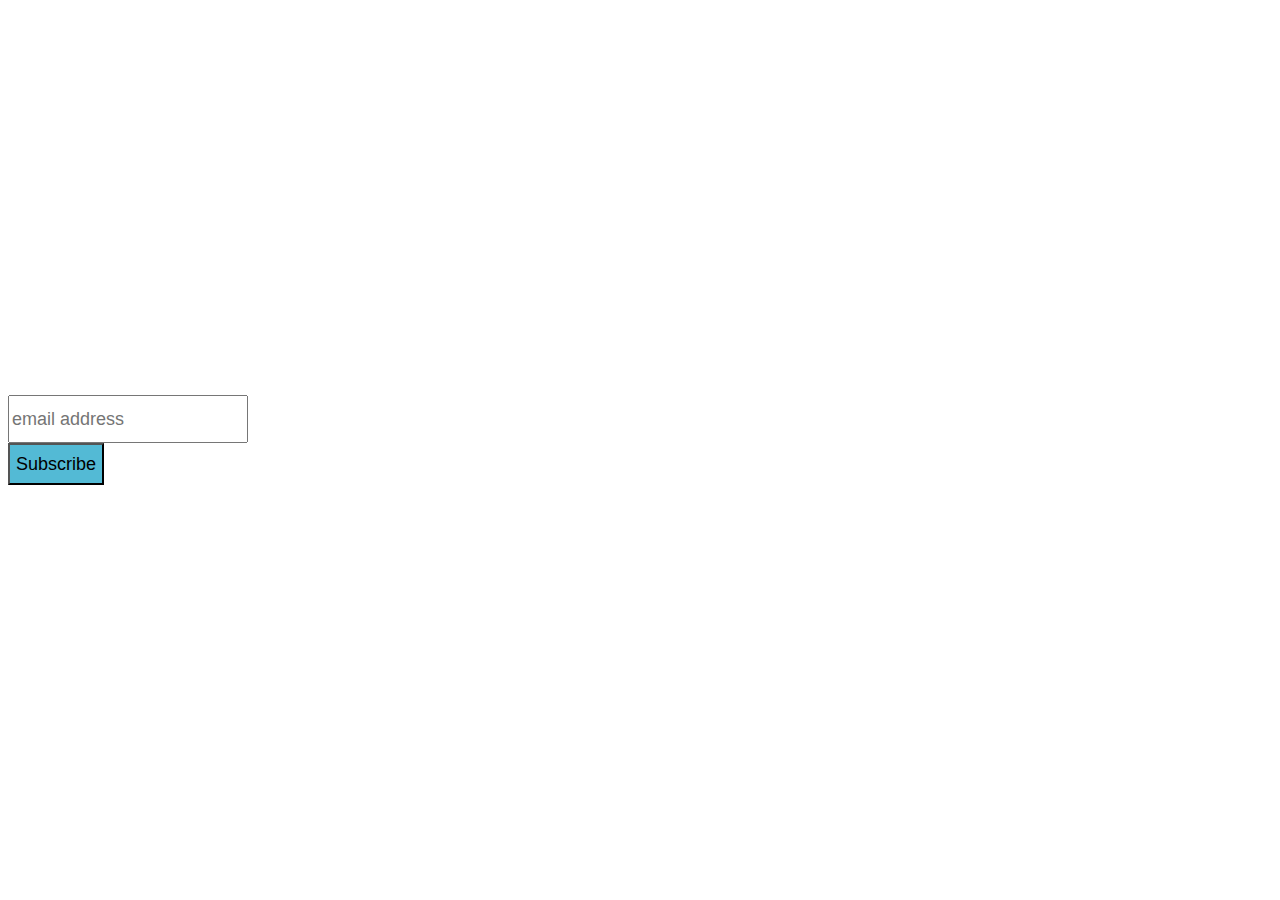
==== index.html @ c65a32a7 "initial commit" ====
<!DOCTYPE html>
<html lang="en">
<head>
  <link rel="stylesheet" href="https://maxcdn.bootstrapcdn.com/bootstrap/3.3.6/css/bootstrap.min.css" integrity="sha384-1q8mTJOASx8j1Au+a5WDVnPi2lkFfwwEAa8hDDdjZlpLegxhjVME1fgjWPGmkzs7" crossorigin="anonymous">
  <link href="http://cdn-images.mailchimp.com/embedcode/horizontal-slim-10_7.css" rel="stylesheet" type="text/css">
  <link rel="stylesheet" href="main.css" type="text/css"/>
  <link href='https://fonts.googleapis.com/css?family=Montserrat' rel='stylesheet' type='text/css'>


</head>

<body>

  <div class="homepage-hero-module">
    <div class="video-container">
        <div class="filter"></div>
        <!-- <video autoplay loop class="fillWidth" poster="videos/Relaxation/Snapshots/Relaxation.jpg"> -->

        <video id="bgvideo" autoplay class="fillWidth" poster="videos/bald-mountain/bald-mountain.png" onended="this.currentTime=21; this.play();">
            <source src="videos/bald-mountain/bald-mountain.mp4" type="video/mp4" />Your browser does not support the video tag. I suggest you upgrade your browser.
            <!-- <source src="videos/Relaxation/Webm/Relaxation.webm" type="video/webm" />Your browser does not support the video tag. I suggest you upgrade your browser. -->
        </video>
        <div class="poster hidden">
            <img src="videos/bald-mountain/bald-mountain.png" alt="">
        </div>
    </div>
  </div>

  <div class="nextweekend-content container-fluid">
    <div class="row">

      <h1 class="text-center">Where are you going next weekend?</h1>
      <div class="col-md-6 col-md-offset-3">
        <h3>Receive a curated list every Monday of available rentals at a discounted rate -- for the next weekend.</h3>
        <!-- <h3>Reserve and be on your getaway in just a few days!</h3> -->

        <!-- Begin MailChimp Signup Form -->

        <div id="mc_embed_signup">
        <form action="http://nextweekend.us13.list-manage.com/subscribe/post?u=d1b91aa5334bc57d71e6410a9&amp;id=a7e3e807af" method="post" id="mc-embedded-subscribe-form" name="mc-embedded-subscribe-form" class="validate" target="_blank" novalidate>
            <div id="mc_embed_signup_scroll">

        	<input type="email" value="" name="EMAIL" class="email" id="mce-EMAIL" placeholder="email address" required>
            <!-- real people should not fill this in and expect good things - do not remove this or risk form bot signups-->
            <div style="position: absolute; left: -5000px;" aria-hidden="true"><input type="text" name="b_d1b91aa5334bc57d71e6410a9_a7e3e807af" tabindex="-1" value=""></div>
            <div class="clear"><input type="submit" value="Subscribe" name="subscribe" id="mc-embedded-subscribe" class="button"></div>
            </div>
        </form>
        </div>

        <!--End mc_embed_signup-->

      </div>
    </div>
  </div>


<script src="https://code.jquery.com/jquery-1.12.2.min.js" integrity="sha256-lZFHibXzMHo3GGeehn1hudTAP3Sc0uKXBXAzHX1sjtk="   crossorigin="anonymous"></script>
<script src="https://maxcdn.bootstrapcdn.com/bootstrap/3.3.6/js/bootstrap.min.js" integrity="sha384-0mSbJDEHialfmuBBQP6A4Qrprq5OVfW37PRR3j5ELqxss1yVqOtnepnHVP9aJ7xS" crossorigin="anonymous"></script>
<script src="main.js" type="text/javascript"></script>

</body>

</html>
---- main.css ----
.nextweekend-content {
  position: absolute;
  margin-top: 200px;
  top: 0;
  width: 100%;
  font-family: 'Montserrat', sans-serif;
  color: #FFF;
}

.nextweekend-content h1 {
  font-size: 48px;
}

.nextweekend-content h3:first-child {
  margin-bottom: 50px;
}

.nextweekend-content h1, .nextweekend-content h3 {

}

.homepage-hero-module {
    border-right: none;
    border-left: none;
    position: relative;
}
.no-video .video-container video,
.touch .video-container video {
    display: none;
}
.no-video .video-container .poster,
.touch .video-container .poster {
    display: block !important;
}
.video-container {
    position: relative;
    bottom: 0%;
    left: 0%;
    height: 100%;
    width: 100%;
    overflow: hidden;
    background: #000;
}
.video-container .poster img {
    width: 100%;
    bottom: 0;
    position: absolute;
}
.video-container .filter {
    z-index: 100;
    position: absolute;
    background: rgba(0, 0, 0, 0.4);
    width: 100%;
}
.video-container video {
    position: absolute;
    z-index: 0;
    bottom: 0;
}
.video-container video.fillWidth {
    width: 100%;
}

/* mixpanel overrides */
#mc_embed_signup {
  background: none;
}

#mc_embed_signup .button {
  background-color: #53BAD5;
  font-size: 18px;
  height: 42px;
}

#mc_embed_signup .button:hover {
  background-color: #2D9AB7;
}

#mc_embed_signup input.email {
  font-size: 18px;
  height: 42px;
}
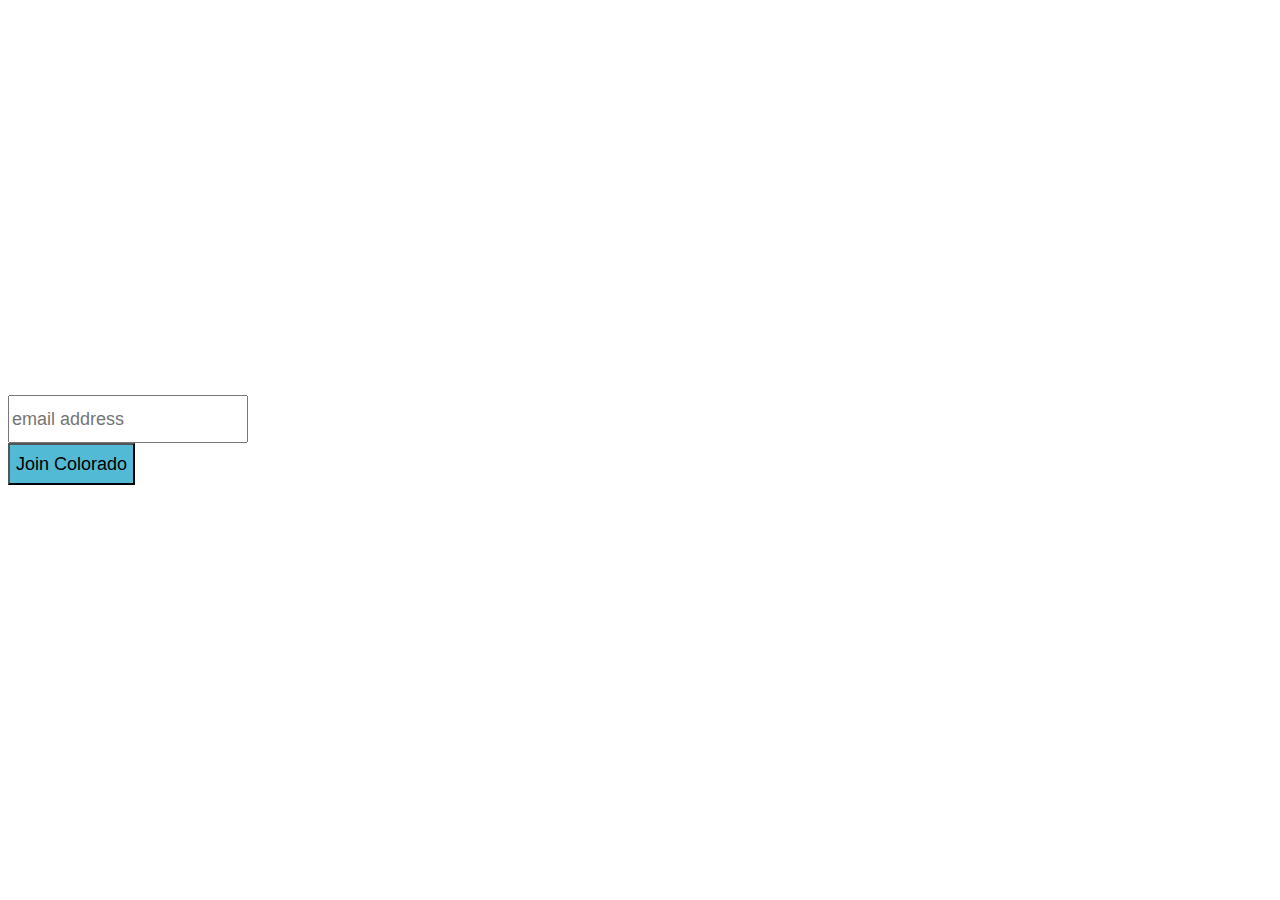
==== commit 0d19e7da: "change copy" ====
--- a/index.html
+++ b/index.html
@@ -30,8 +30,9 @@
     <div class="row">
 
       <h1 class="text-center">Where are you going next weekend?</h1>
+
       <div class="col-md-6 col-md-offset-3">
-        <h3>Receive a curated list every Monday of available rentals at a discounted rate -- for the next weekend.</h3>
+        <h3>Receive a curated list every Monday of weekend getaways within a drive away, for a discount.</h3>
         <!-- <h3>Reserve and be on your getaway in just a few days!</h3> -->
 
         <!-- Begin MailChimp Signup Form -->
@@ -40,12 +41,13 @@
         <form action="http://nextweekend.us13.list-manage.com/subscribe/post?u=d1b91aa5334bc57d71e6410a9&amp;id=a7e3e807af" method="post" id="mc-embedded-subscribe-form" name="mc-embedded-subscribe-form" class="validate" target="_blank" novalidate>
             <div id="mc_embed_signup_scroll">
 
-        	<input type="email" value="" name="EMAIL" class="email" id="mce-EMAIL" placeholder="email address" required>
-            <!-- real people should not fill this in and expect good things - do not remove this or risk form bot signups-->
-            <div style="position: absolute; left: -5000px;" aria-hidden="true"><input type="text" name="b_d1b91aa5334bc57d71e6410a9_a7e3e807af" tabindex="-1" value=""></div>
-            <div class="clear"><input type="submit" value="Subscribe" name="subscribe" id="mc-embedded-subscribe" class="button"></div>
+          	  <input type="email" value="" name="EMAIL" class="email" id="mce-EMAIL" placeholder="email address" required>
+              <!-- real people should not fill this in and expect good things - do not remove this or risk form bot signups-->
+              <div style="position: absolute; left: -5000px;" aria-hidden="true"><input type="text" name="b_d1b91aa5334bc57d71e6410a9_a7e3e807af" tabindex="-1" value=""></div>
+              <div class="clear"><input type="submit" value="Join Colorado" name="subscribe" id="mc-embedded-subscribe" class="button"></div>
             </div>
         </form>
+        <div class="not-in-co">Not in Colorado? Tell us where we should launch next: <a href="mailto:hello@nextweekend.co">hello@nextweekend.co</a></div>
         </div>
 
         <!--End mc_embed_signup-->
--- a/main.css
+++ b/main.css
@@ -61,6 +61,19 @@
     width: 100%;
 }
 
+.not-in-co {
+  margin-top: 30px;
+  font-style: italic;
+  text-align: center;
+}
+
+.not-in-co a {
+  color: white;
+}
+.not-in-co a:hover {
+  text-decoration: underline;
+}
+
 /* mixpanel overrides */
 #mc_embed_signup {
   background: none;
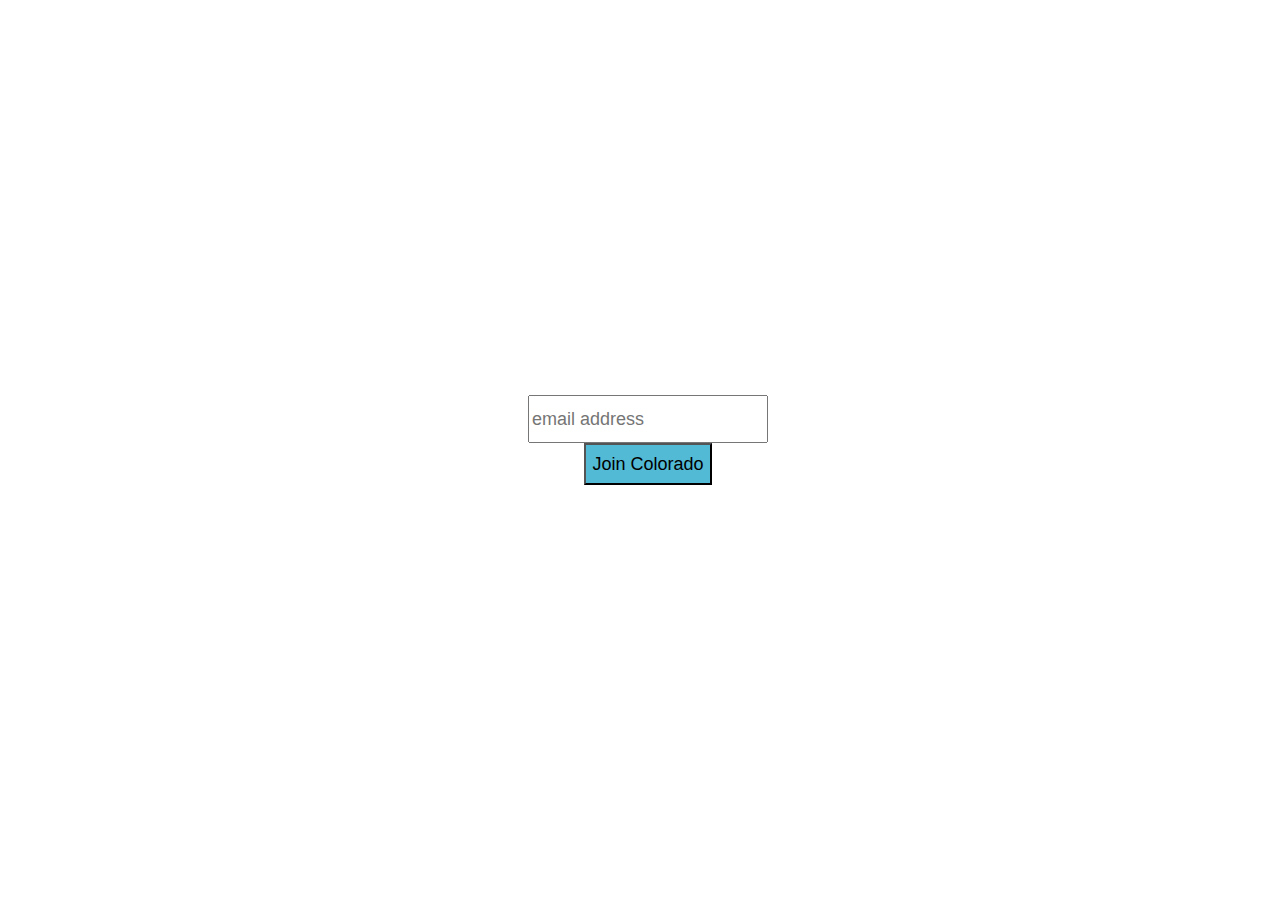
==== commit 16903d79: "alternative landing pages" ====
--- a/index.html
+++ b/index.html
@@ -1,6 +1,7 @@
 <!DOCTYPE html>
 <html lang="en">
 <head>
+  <meta name="google-site-verification" content="u8_ml6SdMqO5oNL4WnjqR1NiblAFar2U4Eteevn2i6I" />
   <link rel="stylesheet" href="https://maxcdn.bootstrapcdn.com/bootstrap/3.3.6/css/bootstrap.min.css" integrity="sha384-1q8mTJOASx8j1Au+a5WDVnPi2lkFfwwEAa8hDDdjZlpLegxhjVME1fgjWPGmkzs7" crossorigin="anonymous">
   <link href="http://cdn-images.mailchimp.com/embedcode/horizontal-slim-10_7.css" rel="stylesheet" type="text/css">
   <link rel="stylesheet" href="main.css" type="text/css"/>
--- a/main.css
+++ b/main.css
@@ -1,24 +1,3 @@
-.nextweekend-content {
-  position: absolute;
-  margin-top: 200px;
-  top: 0;
-  width: 100%;
-  font-family: 'Montserrat', sans-serif;
-  color: #FFF;
-}
-
-.nextweekend-content h1 {
-  font-size: 48px;
-}
-
-.nextweekend-content h3:first-child {
-  margin-bottom: 50px;
-}
-
-.nextweekend-content h1, .nextweekend-content h3 {
-
-}
-
 .homepage-hero-module {
     border-right: none;
     border-left: none;
@@ -61,6 +40,25 @@
     width: 100%;
 }
 
+
+.nextweekend-content {
+  position: absolute;
+  margin-top: 200px;
+  top: 0;
+  width: 100%;
+  font-family: 'Montserrat', sans-serif;
+  color: #FFF;
+  text-align: center;
+}
+
+.nextweekend-content h1 {
+  font-size: 48px;
+}
+
+.nextweekend-content h3:first-child {
+  margin-bottom: 50px;
+}
+
 .not-in-co {
   margin-top: 30px;
   font-style: italic;
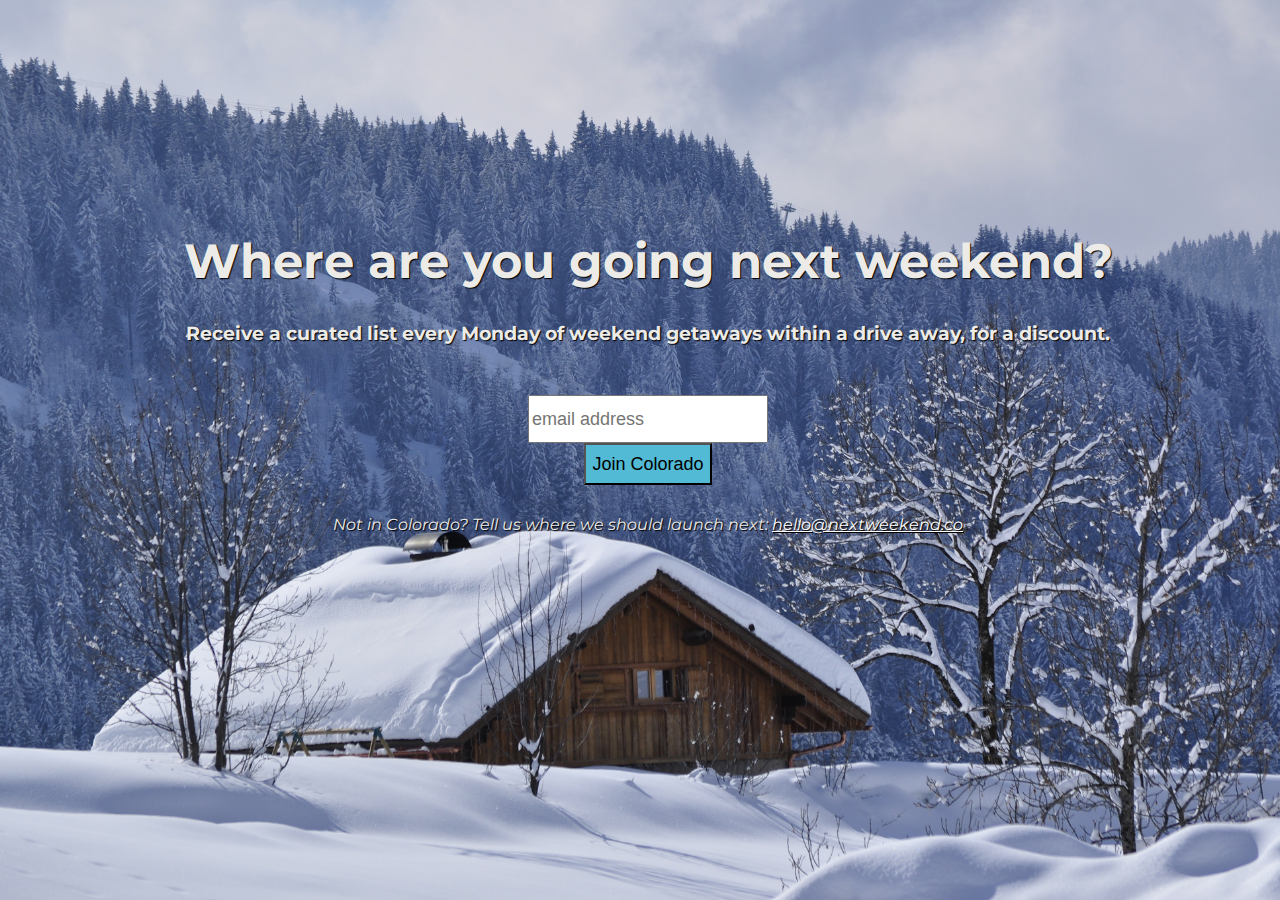
==== commit 56a71e88: "removing alternatives" ====
--- a/index.html
+++ b/index.html
@@ -1,31 +1,18 @@
 <!DOCTYPE html>
 <html lang="en">
 <head>
-  <meta name="google-site-verification" content="u8_ml6SdMqO5oNL4WnjqR1NiblAFar2U4Eteevn2i6I" />
   <link rel="stylesheet" href="https://maxcdn.bootstrapcdn.com/bootstrap/3.3.6/css/bootstrap.min.css" integrity="sha384-1q8mTJOASx8j1Au+a5WDVnPi2lkFfwwEAa8hDDdjZlpLegxhjVME1fgjWPGmkzs7" crossorigin="anonymous">
   <link href="http://cdn-images.mailchimp.com/embedcode/horizontal-slim-10_7.css" rel="stylesheet" type="text/css">
   <link rel="stylesheet" href="main.css" type="text/css"/>
   <link href='https://fonts.googleapis.com/css?family=Montserrat' rel='stylesheet' type='text/css'>
 
+  <script>
+    console.log("Background: Emily Dupre, https://www.flickr.com/photos/emiliedupre/8844648689")
+  </script>
 
 </head>
 
 <body>
-
-  <div class="homepage-hero-module">
-    <div class="video-container">
-        <div class="filter"></div>
-        <!-- <video autoplay loop class="fillWidth" poster="videos/Relaxation/Snapshots/Relaxation.jpg"> -->
-
-        <video id="bgvideo" autoplay class="fillWidth" poster="videos/bald-mountain/bald-mountain.png" onended="this.currentTime=21; this.play();">
-            <source src="videos/bald-mountain/bald-mountain.mp4" type="video/mp4" />Your browser does not support the video tag. I suggest you upgrade your browser.
-            <!-- <source src="videos/Relaxation/Webm/Relaxation.webm" type="video/webm" />Your browser does not support the video tag. I suggest you upgrade your browser. -->
-        </video>
-        <div class="poster hidden">
-            <img src="videos/bald-mountain/bald-mountain.png" alt="">
-        </div>
-    </div>
-  </div>
 
   <div class="nextweekend-content container-fluid">
     <div class="row">
@@ -60,7 +47,6 @@
 
 <script src="https://code.jquery.com/jquery-1.12.2.min.js" integrity="sha256-lZFHibXzMHo3GGeehn1hudTAP3Sc0uKXBXAzHX1sjtk="   crossorigin="anonymous"></script>
 <script src="https://maxcdn.bootstrapcdn.com/bootstrap/3.3.6/js/bootstrap.min.js" integrity="sha384-0mSbJDEHialfmuBBQP6A4Qrprq5OVfW37PRR3j5ELqxss1yVqOtnepnHVP9aJ7xS" crossorigin="anonymous"></script>
-<script src="main.js" type="text/javascript"></script>
 
 </body>
 
--- a/main.css
+++ b/main.css
@@ -1,45 +1,25 @@
-.homepage-hero-module {
-    border-right: none;
-    border-left: none;
-    position: relative;
+body {
+  /* Location of the image */
+  background-image: url(images/winter-cabin-large.jpg);
+
+  /* Background image is centered vertically and horizontally at all times */
+  background-position: center center;
+
+  /* Background image doesn't tile */
+  background-repeat: no-repeat;
+
+  /* Background image is fixed in the viewport so that it doesn't move when
+     the content's height is greater than the image's height */
+  background-attachment: fixed;
+
+  /* This is what makes the background image rescale based
+     on the container's size */
+  background-size: cover;
+
+  /* Set a background color that will be displayed
+     while the background image is loading */
+  background-color: #464646;
 }
-.no-video .video-container video,
-.touch .video-container video {
-    display: none;
-}
-.no-video .video-container .poster,
-.touch .video-container .poster {
-    display: block !important;
-}
-.video-container {
-    position: relative;
-    bottom: 0%;
-    left: 0%;
-    height: 100%;
-    width: 100%;
-    overflow: hidden;
-    background: #000;
-}
-.video-container .poster img {
-    width: 100%;
-    bottom: 0;
-    position: absolute;
-}
-.video-container .filter {
-    z-index: 100;
-    position: absolute;
-    background: rgba(0, 0, 0, 0.4);
-    width: 100%;
-}
-.video-container video {
-    position: absolute;
-    z-index: 0;
-    bottom: 0;
-}
-.video-container video.fillWidth {
-    width: 100%;
-}
-
 
 .nextweekend-content {
   position: absolute;
@@ -47,7 +27,8 @@
   top: 0;
   width: 100%;
   font-family: 'Montserrat', sans-serif;
-  color: #FFF;
+  color: #ECEBE7;
+  text-shadow: 1px 1px 1px #000;
   text-align: center;
 }
 
